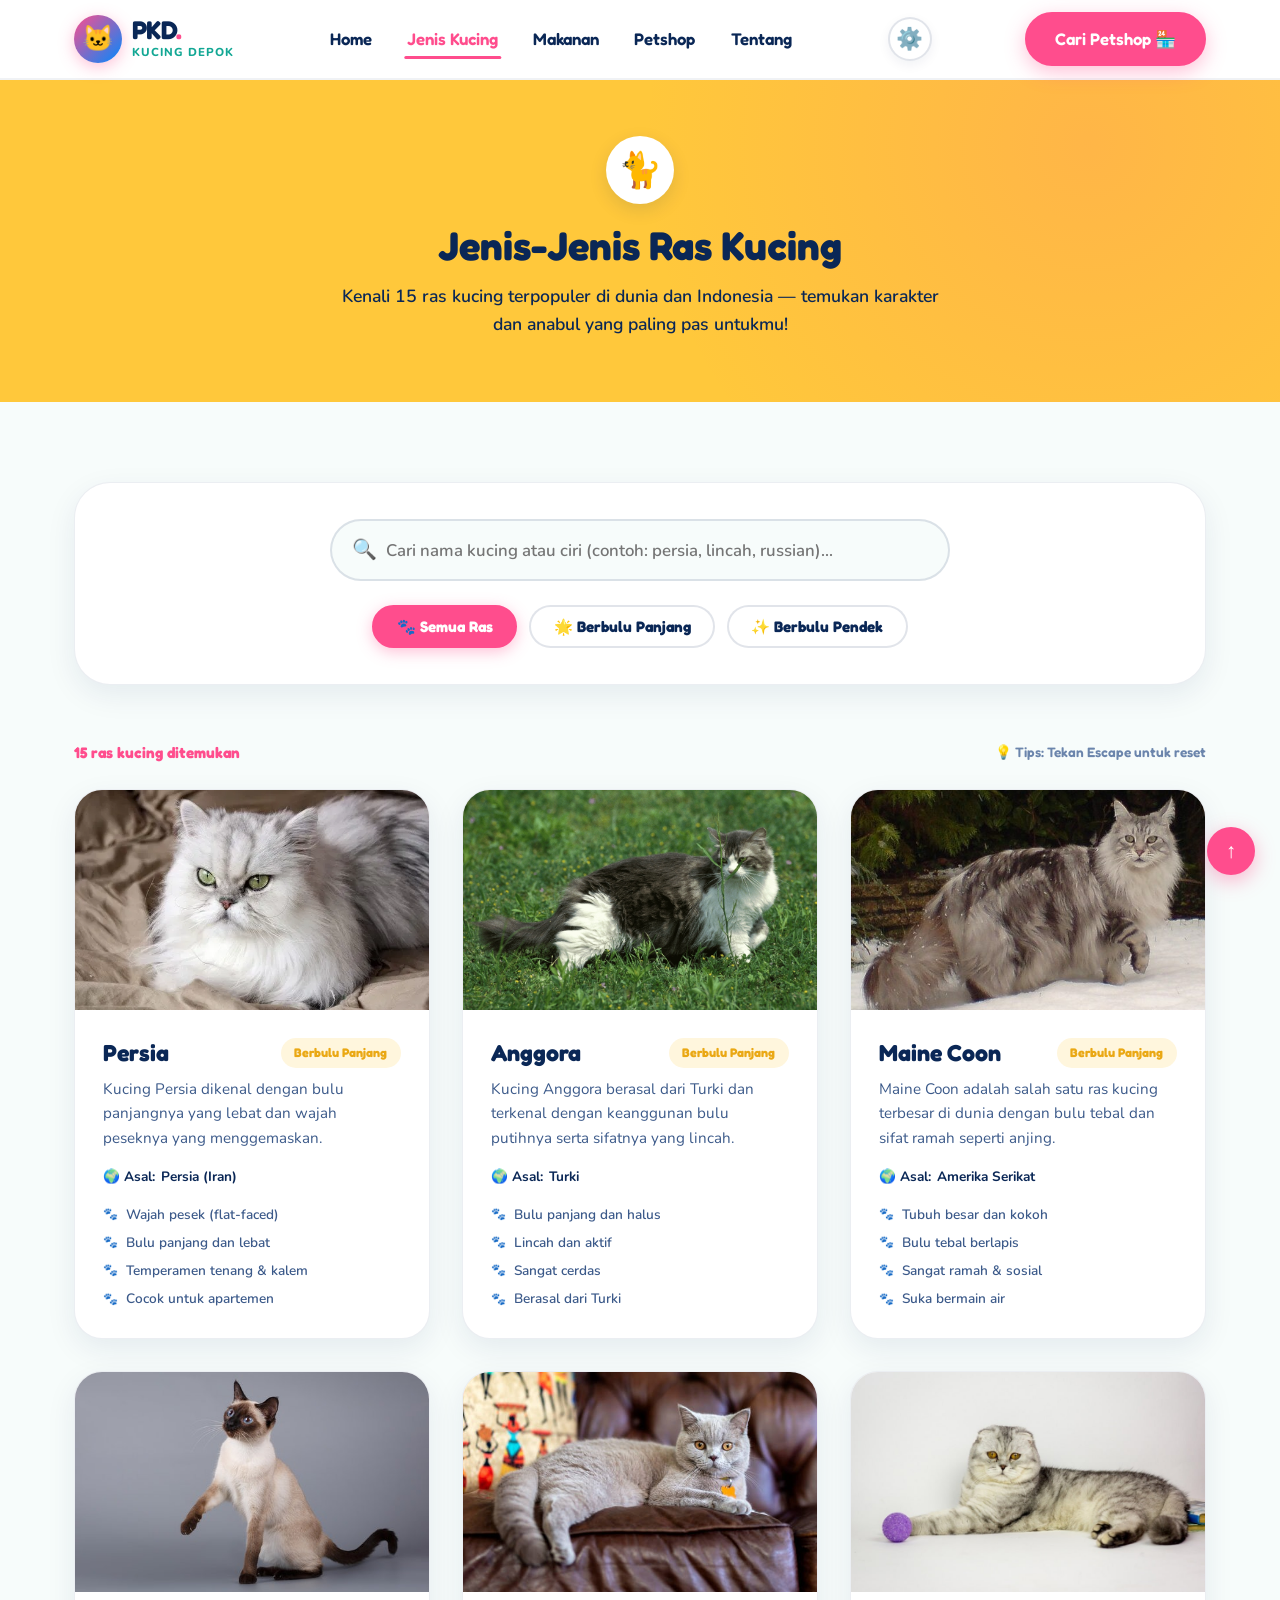
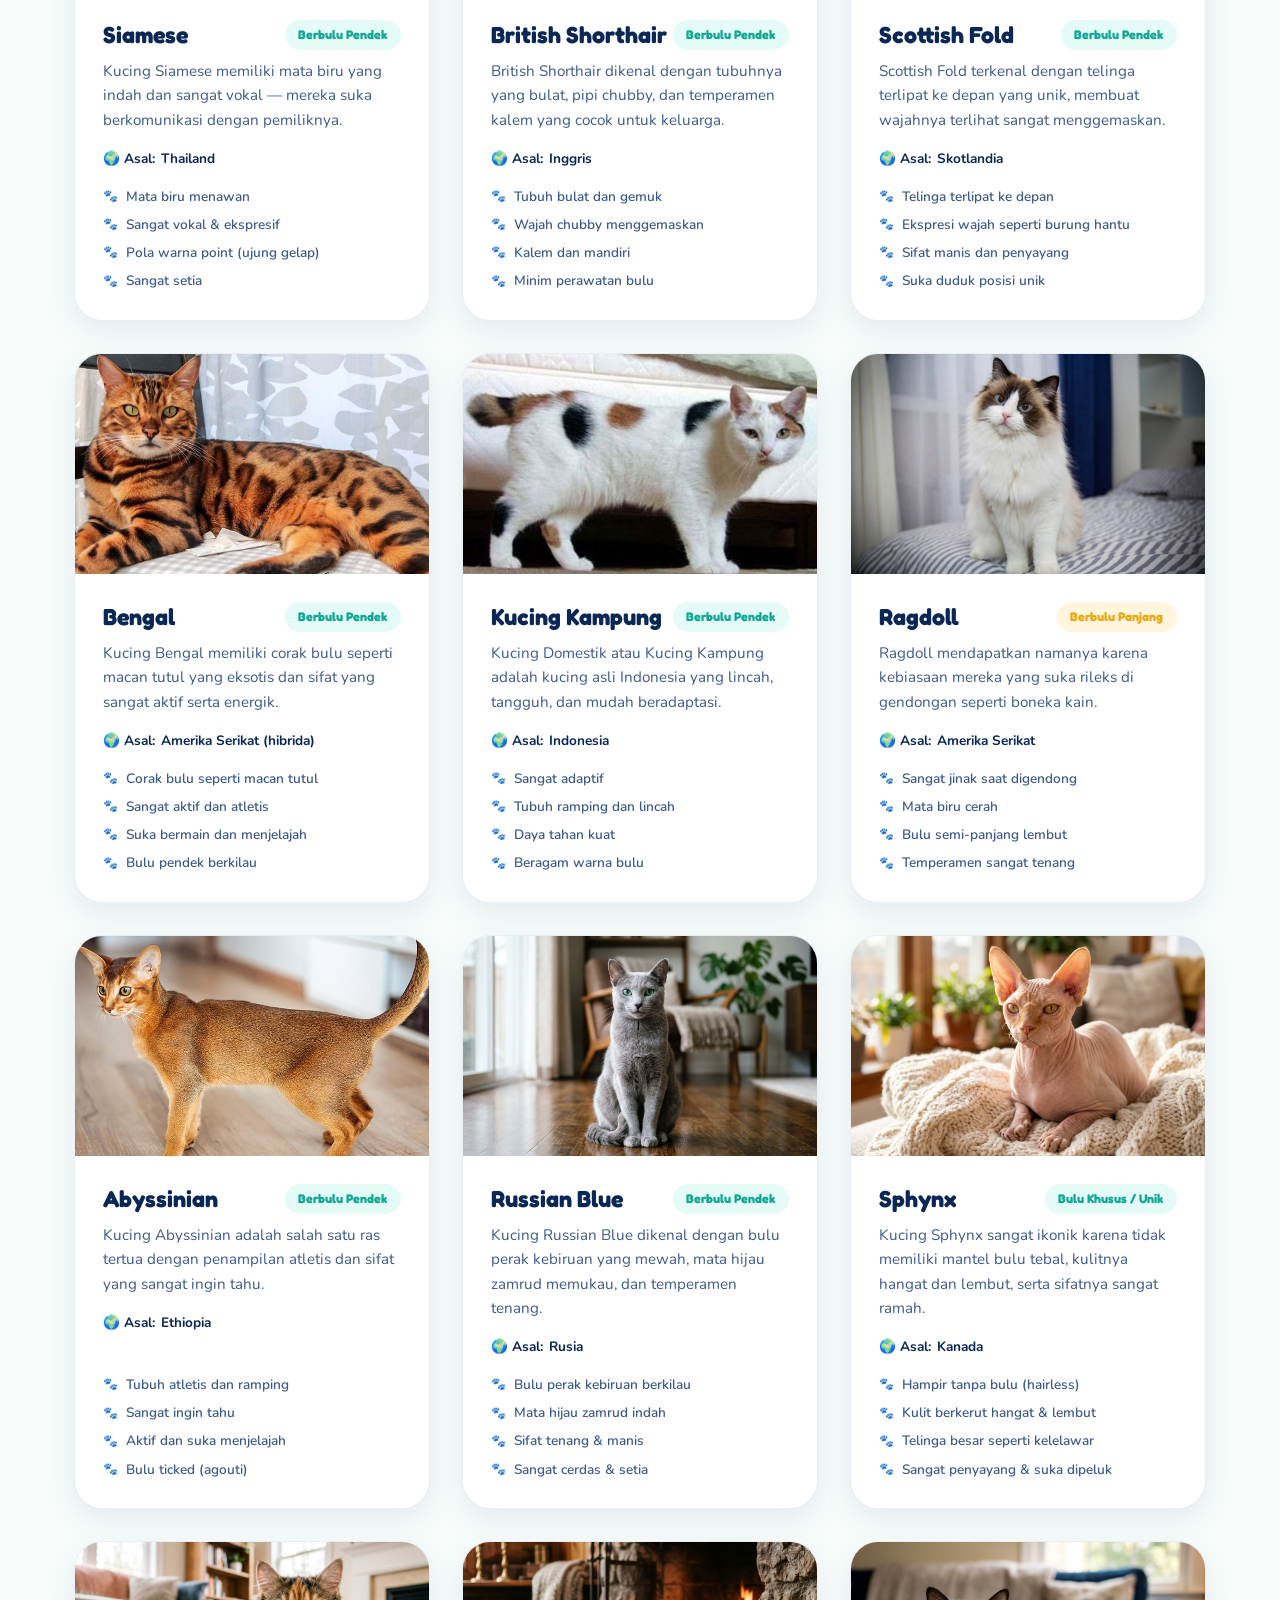
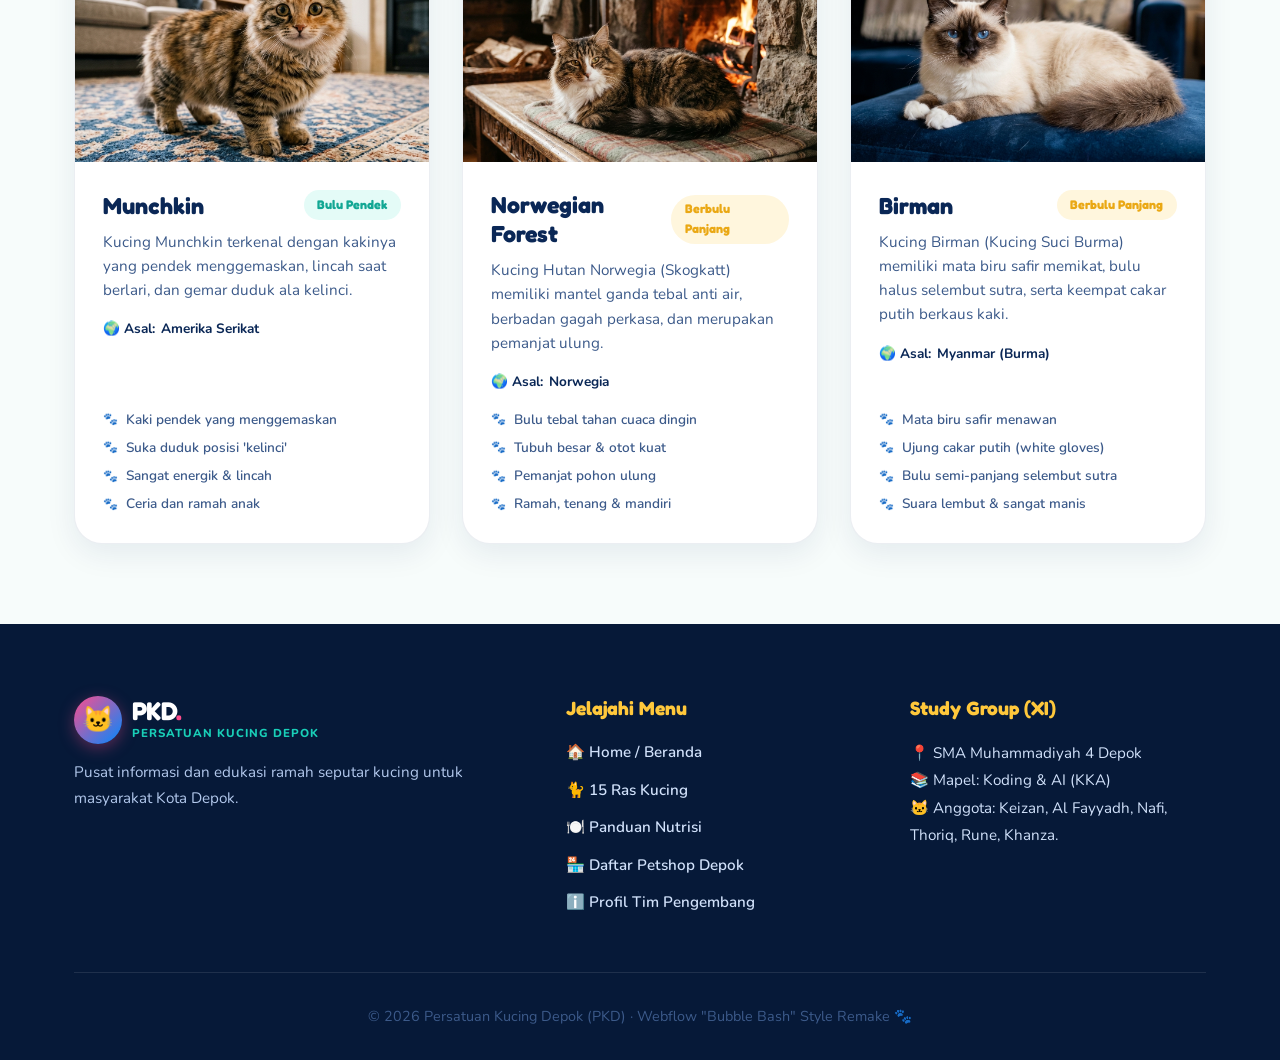
==== kucing.html @ 92f279d1 "Add files via upload" ====
<!DOCTYPE html>
<html lang="id">
<head>
  <meta charset="UTF-8" />
  <meta name="viewport" content="width=device-width, initial-scale=1.0" />
  <meta name="description" content="Katalog 10 Ras Kucing Populer di Indonesia — Cari dan filter kucing berbulu panjang atau pendek." />
  <title>Jenis-Jenis Kucing — Persatuan Kucing Depok (PKD)</title>

  <!-- Google Fonts: Fredoka & Nunito -->
  <link rel="preconnect" href="https://fonts.googleapis.com" />
  <link rel="preconnect" href="https://fonts.gstatic.com" crossorigin />
  <link href="https://fonts.googleapis.com/css2?family=Fredoka:wght@400;500;600;700&family=Nunito:wght@400;600;700;800;900&display=swap" rel="stylesheet" />

  <!-- Stylesheet -->
  <link rel="stylesheet" href="css/style.css" />
</head>
<body>

  <!-- ==================== HEADER ==================== -->
  <header class="header" role="banner">
    <div class="container">
      <div class="header-inner">

        <a href="index.html" class="logo" aria-label="PKD — Halaman Beranda">
          <div class="logo-bubble" aria-hidden="true">🐱</div>
          <div class="logo-text-group">
            <span class="logo-title">PKD<span>.</span></span>
            <span class="logo-sub">Kucing Depok</span>
          </div>
        </a>

        <button class="hamburger" aria-label="Buka menu navigasi" aria-expanded="false" aria-controls="nav-menu">
          <span class="hamburger-line"></span>
          <span class="hamburger-line"></span>
          <span class="hamburger-line"></span>
        </button>

        <nav aria-label="Navigasi utama">
          <ul class="nav-menu" id="nav-menu" role="list">
            <li><a href="index.html"   class="nav-link">Home</a></li>
            <li><a href="kucing.html"  class="nav-link active">Jenis Kucing</a></li>
            <li><a href="makanan.html" class="nav-link">Makanan</a></li>
            <li><a href="petshop.html" class="nav-link">Petshop</a></li>
            <li><a href="tentang.html" class="nav-link">Tentang</a></li>
          </ul>
        </nav>

        <a href="petshop.html" class="btn btn-pink header-cta">Cari Petshop 🏪</a>

      </div>
    </div>
  </header>

  <!-- ==================== MAIN ==================== -->
  <main id="main-content">

    <!-- PAGE HERO BANNER (BUBBLE BASH STYLE) -->
    <section class="page-hero-bubble" aria-labelledby="page-heading">
      <div class="container">
        <div class="page-hero-icon" aria-hidden="true">🐈</div>
        <h1 class="page-hero-title" id="page-heading">Jenis-Jenis Ras Kucing</h1>
        <p class="page-hero-desc">
          Kenali 10 ras kucing terpopuler di dunia dan Indonesia — temukan karakter dan anabul yang paling pas untukmu!
        </p>
      </div>
    </section>

    <!-- SEARCH & FILTER SECTION -->
    <section class="section">
      <div class="container">

        <!-- Search & Filter Card -->
        <div class="search-filter-wrapper">
          <div class="search-input-pill-wrap" role="search">
            <span class="search-pill-icon" aria-hidden="true">🔍</span>
            <input
              type="search"
              id="cat-search"
              class="search-input-pill"
              placeholder="Cari nama kucing atau ciri (contoh: persia, lincah)..."
              aria-label="Cari jenis kucing"
              autocomplete="off"
            />
          </div>

          <div class="filter-pills-row" role="group" aria-label="Filter jenis bulu">
            <button class="filter-btn active" data-filter="semua" aria-pressed="true">
              🐾 Semua Ras
            </button>
            <button class="filter-btn" data-filter="berbulu-panjang" aria-pressed="false">
              🌟 Berbulu Panjang
            </button>
            <button class="filter-btn" data-filter="berbulu-pendek" aria-pressed="false">
              ✨ Berbulu Pendek
            </button>
          </div>
        </div>

        <!-- Result Info -->
        <div class="result-info" role="status" aria-live="polite">
          <span id="result-count">10 kucing ditemukan</span>
          <span style="font-size: 0.85rem; color: var(--color-text-muted);">💡 Tips: Tekan Escape untuk reset</span>
        </div>

        <!-- Cat Cards Grid -->
        <div id="cat-grid" class="cat-grid" role="list" aria-label="Daftar jenis kucing">
          <!-- Dirender secara dinamis oleh js/kucing.js -->
        </div>

        <!-- Empty State -->
        <div id="empty-state" class="empty-state" role="alert" aria-live="assertive">
          <span class="empty-state-emoji" aria-hidden="true">😿</span>
          <h3>Kucing Tidak Ditemukan</h3>
          <p>Kucing dengan nama atau ciri tersebut belum tersedia di katalog kami.<br />Coba cari dengan kata kunci lain!</p>
          <button
            class="btn btn-pink btn-sm"
            onclick="document.getElementById('cat-search').value=''; document.getElementById('cat-search').dispatchEvent(new Event('input'));"
          >
            Reset Pencarian 🐾
          </button>
        </div>

      </div>
    </section>

  </main>

  <!-- ==================== FOOTER ==================== -->
  <footer class="footer" role="contentinfo">
    <div class="container">
      <div class="footer-grid">

        <div class="footer-brand">
          <div class="logo" style="margin-bottom: 1rem;">
            <div class="logo-bubble" aria-hidden="true">🐱</div>
            <div class="logo-text-group">
              <span class="logo-title" style="color: var(--color-white);">PKD<span>.</span></span>
              <span class="logo-sub" style="color: var(--color-teal);">Persatuan Kucing Depok</span>
            </div>
          </div>
          <p class="footer-text">
            Pusat informasi dan edukasi ramah seputar kucing untuk masyarakat Kota Depok.
          </p>
        </div>

        <div class="footer-col">
          <h4 class="footer-title">Jelajahi Menu</h4>
          <ul class="footer-links" role="list">
            <li><a href="index.html">🏠 Home / Beranda</a></li>
            <li><a href="kucing.html">🐈 15 Ras Kucing</a></li>
            <li><a href="makanan.html">🍽️ Panduan Nutrisi</a></li>
            <li><a href="petshop.html">🏪 Daftar Petshop Depok</a></li>
            <li><a href="tentang.html">ℹ️ Profil Tim Pengembang</a></li>
          </ul>
        </div>

        <div class="footer-col">
          <h4 class="footer-title">Study Group (XI)</h4>
          <p style="font-size: 0.95rem; color: #D1E1FA; line-height: 1.8;">
            📍 SMA Muhammadiyah 4 Depok<br />
            📚 Mapel: Koding & AI (KKA)<br />
            🐱 Anggota: Keizan, Al Fayyadh, Nafi, Thoriq, Rune, Khanza.
          </p>
        </div>

      </div>

      <div class="footer-bottom">
        <p>© 2026 Persatuan Kucing Depok (PKD) · Webflow "Bubble Bash" Style Remake 🐾</p>
      </div>
    </div>
  </footer>

  <button class="back-to-top" aria-label="Kembali ke atas">↑</button>

  <!-- Scripts -->
  <script src="js/data.js" defer></script>
  <script src="js/main.js" defer></script>
  <script src="js/kucing.js" defer></script>
  <script src="js/settings.js" defer></script>
</body>
</html>
---- css/style.css ----
/* ========================================================
   PERSATUAN KUCING DEPOK (PKD) — BUBBLE BASH WEBFLOW STYLE
   Playful, Vibrant, Rounded & Ultra-Modern Design
   ======================================================== */

@import url('https://fonts.googleapis.com/css2?family=Fredoka:wght@400;500;600;700&family=Nunito:wght@400;600;700;800;900&display=swap');

/* =============================================
   1. CSS CUSTOM PROPERTIES (DESIGN TOKENS)
   ============================================= */
:root {
  /* Webflow Bubble Bash Color Palette */
  --color-yellow: #FFC83B;
  --color-yellow-dark: #EAA814;
  --color-yellow-light: #FFF6DD;

  --color-navy: #0A2756;
  --color-navy-dark: #061938;
  --color-navy-card: #0D3370;
  --color-navy-light: #163E82;

  --color-pink: #FF4D8D;
  --color-pink-hover: #E83273;
  --color-pink-light: #FFEBF3;

  --color-teal: #19CFB8;
  --color-teal-dark: #12A794;
  --color-teal-light: #E4FBF7;

  --color-blue: #0088FF;
  --color-blue-dark: #006ED4;
  --color-blue-light: #E6F3FF;

  --color-white: #FFFFFF;
  --color-bg: #F7FCFB;
  --color-bg-alt: #F0F8FA;

  --color-text-primary: #0A2756;
  --color-text-secondary: #3C5A8A;
  --color-text-muted: #6B85AC;

  /* Typography */
  --font-heading: 'Fredoka', 'Quicksand', sans-serif;
  --font-body: 'Nunito', sans-serif;

  /* Border Radii */
  --radius-sm: 12px;
  --radius-md: 18px;
  --radius-lg: 28px;
  --radius-xl: 36px;
  --radius-pill: 9999px;

  /* Shadows */
  --shadow-sm: 0 4px 12px rgba(10, 39, 86, 0.06);
  --shadow-md: 0 8px 24px rgba(10, 39, 86, 0.10);
  --shadow-lg: 0 16px 40px rgba(10, 39, 86, 0.14);
  --shadow-hover: 0 16px 36px rgba(255, 77, 141, 0.28);
  --shadow-card: 0 10px 30px rgba(10, 39, 86, 0.08);

  /* Layout */
  --container-max: 1180px;
  --header-height: 80px;
  --transition-smooth: all 0.25s cubic-bezier(0.34, 1.56, 0.64, 1);
}

/* =============================================
   THEME OVERRIDES
   ============================================= */

/* 1. Dark Mode (Midnight Cat) */
[data-theme="dark"] {
  --color-bg: #090F1D;
  --color-bg-alt: #101B33;
  --color-white: #15223E;
  --color-navy: #FFFFFF;
  --color-navy-dark: #050914;
  --color-navy-card: #192A4C;
  --color-navy-light: #284478;
  --color-text-primary: #F8FAFC;
  --color-text-secondary: #CBD5E1;
  --color-text-muted: #8295B5;
  --color-yellow: #FFB703;
  --color-yellow-light: #2D230A;
  --color-pink-light: #3D1426;
  --color-teal-light: #0D2D2A;
  --color-blue-light: #0D274A;
  --shadow-card: 0 10px 30px rgba(0, 0, 0, 0.45);
  --shadow-md: 0 8px 24px rgba(0, 0, 0, 0.4);
}

[data-theme="dark"] .header {
  background-color: rgba(21, 34, 62, 0.95);
  border-bottom-color: rgba(255, 255, 255, 0.1);
}

[data-theme="dark"] .hero-bubble {
  background-color: #1A2849;
  background-image: 
    radial-gradient(circle at 10% 20%, rgba(255, 183, 3, 0.2) 0%, transparent 30%),
    radial-gradient(circle at 90% 80%, rgba(255, 77, 141, 0.25) 0%, transparent 35%);
}

[data-theme="dark"] .pill-badge {
  background-color: #15223E;
  color: #FFFFFF;
}

[data-theme="dark"] .hero-card-showcase {
  background: linear-gradient(145deg, #15223E, #1F3159);
  border-color: rgba(255, 255, 255, 0.15);
}

[data-theme="dark"] .page-hero-bubble {
  background-color: #18284A;
}

[data-theme="dark"] .feature-pill {
  background-color: #15223E;
  color: #FFFFFF;
  border-color: rgba(255, 255, 255, 0.1);
}

[data-theme="dark"] .search-input-pill {
  background-color: #101B33;
  border-color: rgba(255, 255, 255, 0.15);
  color: #FFFFFF;
}

[data-theme="dark"] .filter-btn {
  background-color: #15223E;
  color: #FFFFFF;
  border-color: rgba(255, 255, 255, 0.15);
}

/* 2. Pastel Theme (Cotton Candy) */
[data-theme="pastel"] {
  --color-yellow: #FFE382;
  --color-pink: #FF7597;
  --color-pink-hover: #F0567C;
  --color-pink-light: #FFF0F4;
  --color-teal: #7CE0D3;
  --color-teal-light: #EDFAF8;
  --color-blue: #8EC5FC;
  --color-blue-light: #F0F6FF;
  --color-white: #FFFFFF;
  --color-bg: #FFF8FA;
  --color-bg-alt: #FBF0F5;
  --color-navy: #3D3559;
  --color-navy-dark: #261F3F;
  --color-navy-card: #4E4370;
  --color-text-primary: #3D3559;
  --color-text-secondary: #6B628A;
  --color-text-muted: #9A92B6;
}

/* 3. Nature Fresh Theme (Green & Mint) */
[data-theme="nature"] {
  --color-yellow: #D8F3DC;
  --color-pink: #E76F51;
  --color-pink-hover: #D95D39;
  --color-pink-light: #FEF2EE;
  --color-teal: #2A9D8F;
  --color-teal-dark: #1E7066;
  --color-teal-light: #E8F7F5;
  --color-blue: #457B9D;
  --color-blue-light: #EBF2F7;
  --color-white: #FFFFFF;
  --color-bg: #F4FBF7;
  --color-bg-alt: #EAF4EE;
  --color-navy: #1B4332;
  --color-navy-dark: #081C15;
  --color-navy-card: #274874;
  --color-text-primary: #1B4332;
  --color-text-secondary: #2D6A4F;
  --color-text-muted: #52796F;
}

/* Font Size Modifiers */
[data-fontsize="large"] {
  font-size: 18px;
}

[data-fontsize="small"] {
  font-size: 15px;
}

/* Reduced Motion Override */
[data-motion="reduced"] * {
  animation: none !important;
  transition: none !important;
}

/* =============================================
   2. RESET & BASE
   ============================================= */
*,
*::before,
*::after {
  box-sizing: border-box;
  margin: 0;
  padding: 0;
}

html {
  scroll-behavior: smooth;
  font-size: 16px;
}

body {
  font-family: var(--font-body);
  background-color: var(--color-bg);
  color: var(--color-text-primary);
  line-height: 1.6;
  overflow-x: hidden;
  -webkit-font-smoothing: antialiased;
}

h1, h2, h3, h4, h5, h6 {
  font-family: var(--font-heading);
  font-weight: 700;
  color: var(--color-navy);
  line-height: 1.25;
}

p {
  color: var(--color-text-secondary);
}

a {
  text-decoration: none;
  color: inherit;
  transition: var(--transition-smooth);
}

img {
  max-width: 100%;
  height: auto;
  display: block;
}

ul {
  list-style: none;
}

.container {
  width: 100%;
  max-width: var(--container-max);
  margin-left: auto;
  margin-right: auto;
  padding-left: 1.5rem;
  padding-right: 1.5rem;
}

.text-center { text-align: center; }

/* =============================================
   3. BUTTONS (CHUNKY PILL STYLE)
   ============================================= */
.btn {
  display: inline-flex;
  align-items: center;
  justify-content: center;
  gap: 0.6rem;
  font-family: var(--font-heading);
  font-size: 1.05rem;
  font-weight: 600;
  padding: 0.75rem 1.75rem;
  border-radius: var(--radius-pill);
  border: 2px solid transparent;
  cursor: pointer;
  transition: var(--transition-smooth);
  box-shadow: var(--shadow-sm);
  text-decoration: none;
  white-space: nowrap;
}

.btn:hover {
  transform: translateY(-3px) scale(1.02);
}

.btn:active {
  transform: translateY(0) scale(0.98);
}

/* Pink Primary Button */
.btn-primary,
.btn-pink {
  background-color: var(--color-pink);
  color: var(--color-white);
  border-color: var(--color-pink);
  box-shadow: 0 6px 20px rgba(255, 77, 141, 0.35);
}

.btn-primary:hover,
.btn-pink:hover {
  background-color: var(--color-pink-hover);
  border-color: var(--color-pink-hover);
  color: var(--color-white);
  box-shadow: 0 10px 28px rgba(255, 77, 141, 0.45);
}

/* White Hero Pill with Navy Border */
.btn-white,
.btn-outline {
  background-color: var(--color-white);
  color: var(--color-navy);
  border: 2px solid var(--color-navy);
  box-shadow: 0 6px 20px rgba(10, 39, 86, 0.12);
}

.btn-white:hover,
.btn-outline:hover {
  background-color: var(--color-navy);
  color: var(--color-white);
  box-shadow: 0 10px 28px rgba(10, 39, 86, 0.25);
}

/* Teal Button */
.btn-teal {
  background-color: var(--color-teal);
  color: var(--color-navy);
  border-color: var(--color-teal);
}

.btn-teal:hover {
  background-color: var(--color-teal-dark);
  color: var(--color-white);
}

/* Small / Large modifiers */
.btn-sm {
  padding: 0.5rem 1.25rem;
  font-size: 0.9rem;
}

.btn-lg {
  padding: 0.95rem 2.2rem;
  font-size: 1.15rem;
}

/* =============================================
   4. HEADER & NAVBAR
   ============================================= */
.header {
  position: sticky;
  top: 0;
  z-index: 1000;
  background-color: rgba(255, 255, 255, 0.95);
  backdrop-filter: blur(12px);
  border-bottom: 2px solid rgba(10, 39, 86, 0.06);
  height: var(--header-height);
  display: flex;
  align-items: center;
  transition: var(--transition-smooth);
}

.header.scrolled {
  box-shadow: 0 8px 30px rgba(10, 39, 86, 0.08);
}

.header-inner {
  display: flex;
  align-items: center;
  justify-content: space-between;
}

/* Bubble Bash Logo */
.logo {
  display: flex;
  align-items: center;
  gap: 0.6rem;
  text-decoration: none;
}

.logo-bubble {
  background: linear-gradient(135deg, var(--color-pink), var(--color-blue));
  width: 48px;
  height: 48px;
  border-radius: var(--radius-pill);
  display: flex;
  align-items: center;
  justify-content: center;
  font-size: 1.6rem;
  box-shadow: 0 4px 16px rgba(255, 77, 141, 0.35);
  animation: floatBounce 3s ease-in-out infinite;
}

.logo-text-group {
  display: flex;
  flex-direction: column;
}

.logo-title {
  font-family: var(--font-heading);
  font-size: 1.6rem;
  font-weight: 700;
  color: var(--color-navy);
  line-height: 1;
  letter-spacing: -0.5px;
}

.logo-title span {
  color: var(--color-pink);
}

.logo-sub {
  font-size: 0.72rem;
  font-weight: 800;
  letter-spacing: 1px;
  color: var(--color-teal-dark);
  text-transform: uppercase;
}

/* Nav Menu */
.nav-menu {
  display: flex;
  align-items: center;
  gap: 1.8rem;
}

.nav-link {
  font-family: var(--font-heading);
  font-size: 1.05rem;
  font-weight: 600;
  color: var(--color-navy);
  position: relative;
  padding: 0.4rem 0.2rem;
  display: inline-flex;
  align-items: center;
  gap: 0.3rem;
}

.nav-link::after {
  content: '';
  position: absolute;
  bottom: 0;
  left: 50%;
  width: 0;
  height: 3px;
  background-color: var(--color-pink);
  border-radius: 9999px;
  transition: all 0.25s ease;
  transform: translateX(-50%);
}

.nav-link:hover {
  color: var(--color-pink);
}

.nav-link:hover::after,
.nav-link.active::after {
  width: 100%;
}

.nav-link.active {
  color: var(--color-pink);
}

/* Header Action Button (Book a party style) */
.header-cta {
  display: none;
}

@media (min-width: 900px) {
  .header-cta {
    display: inline-flex;
  }
}

/* Mobile Hamburger */
.hamburger {
  display: none;
  background: none;
  border: none;
  cursor: pointer;
  padding: 0.5rem;
  flex-direction: column;
  gap: 5px;
}

.hamburger-line {
  display: block;
  width: 26px;
  height: 3px;
  background-color: var(--color-navy);
  border-radius: 9999px;
  transition: var(--transition-smooth);
}

.hamburger[aria-expanded="true"] .hamburger-line:nth-child(1) {
  transform: translateY(8px) rotate(45deg);
}

.hamburger[aria-expanded="true"] .hamburger-line:nth-child(2) {
  opacity: 0;
}

.hamburger[aria-expanded="true"] .hamburger-line:nth-child(3) {
  transform: translateY(-8px) rotate(-45deg);
}

/* =============================================
   5. HERO SECTION (SUNNY YELLOW & BUBBLES)
   ============================================= */
.hero-bubble {
  background-color: var(--color-yellow);
  background-image: 
    radial-gradient(circle at 10% 20%, rgba(255, 255, 255, 0.4) 0%, transparent 20%),
    radial-gradient(circle at 90% 80%, rgba(255, 77, 141, 0.15) 0%, transparent 35%);
  padding: 4rem 0 5rem;
  position: relative;
  overflow: hidden;
}

/* Floating decorative bubbles in background */
.floating-circle {
  position: absolute;
  border-radius: 50%;
  background: rgba(255, 255, 255, 0.45);
  backdrop-filter: blur(4px);
  pointer-events: none;
  border: 2px solid rgba(255, 255, 255, 0.6);
  animation: floatBubble 6s ease-in-out infinite;
}

.circle-1 { width: 90px; height: 90px; top: 12%; right: 46%; animation-delay: 0s; }
.circle-2 { width: 45px; height: 45px; top: 35%; right: 48%; animation-delay: 1.5s; background: rgba(25, 207, 184, 0.35); }
.circle-3 { width: 70px; height: 70px; bottom: 10%; left: 8%; animation-delay: 2.5s; }
.circle-4 { width: 35px; height: 35px; top: 18%; left: 4%; animation-delay: 3s; background: rgba(255, 77, 141, 0.3); }

.hero-grid {
  display: grid;
  grid-template-columns: 1fr;
  gap: 3rem;
  align-items: center;
  position: relative;
  z-index: 2;
}

@media (min-width: 960px) {
  .hero-grid {
    grid-template-columns: 1.15fr 0.85fr;
  }
}

/* Pill badge at top of Hero ("NOW SERVING...") */
.pill-badge {
  display: inline-flex;
  align-items: center;
  gap: 0.6rem;
  background-color: var(--color-white);
  color: var(--color-navy);
  font-family: var(--font-heading);
  font-size: 0.85rem;
  font-weight: 700;
  text-transform: uppercase;
  letter-spacing: 0.8px;
  padding: 0.45rem 1.25rem;
  border-radius: var(--radius-pill);
  box-shadow: 0 4px 15px rgba(10, 39, 86, 0.08);
  margin-bottom: 1.25rem;
}

.pill-dot {
  width: 10px;
  height: 10px;
  background-color: var(--color-pink);
  border-radius: 50%;
  display: inline-block;
  animation: pulseDot 2s infinite;
}

.pill-dot.teal { background-color: var(--color-teal); }
.pill-dot.yellow { background-color: var(--color-yellow); }
.pill-dot.blue { background-color: var(--color-blue); }

.hero-title {
  font-size: 2.8rem;
  font-weight: 700;
  color: var(--color-navy);
  line-height: 1.15;
  margin-bottom: 1.25rem;
  letter-spacing: -0.5px;
}

.hero-title .brand-highlight {
  color: var(--color-blue);
  display: inline-block;
}

/* Pink Capsule Ribbon Subtitle */
.hero-ribbon-pill {
  display: inline-block;
  background-color: var(--color-pink);
  color: var(--color-white);
  font-family: var(--font-heading);
  font-size: 1.15rem;
  font-weight: 600;
  padding: 0.55rem 1.4rem;
  border-radius: var(--radius-pill);
  margin-bottom: 1.25rem;
  box-shadow: 0 4px 16px rgba(255, 77, 141, 0.35);
}

.hero-description {
  font-size: 1.125rem;
  color: var(--color-navy);
  font-weight: 600;
  margin-bottom: 2rem;
  line-height: 1.6;
  max-width: 580px;
}

.hero-actions {
  display: flex;
  flex-wrap: wrap;
  gap: 1rem;
}

/* Hero Right: Big Bubble Graphic Card */
.hero-card-showcase {
  background: linear-gradient(145deg, #FFFFFF, #FFF2D1);
  border-radius: var(--radius-xl);
  padding: 2rem;
  border: 4px solid var(--color-white);
  box-shadow: 0 20px 50px rgba(10, 39, 86, 0.15);
  text-align: center;
  position: relative;
  overflow: hidden;
}

.hero-cat-img-wrapper {
  width: 100%;
  height: 280px;
  border-radius: var(--radius-lg);
  overflow: hidden;
  position: relative;
  box-shadow: 0 10px 25px rgba(10, 39, 86, 0.15);
  margin-bottom: 1.5rem;
  border: 3px solid var(--color-white);
}

.hero-cat-img-wrapper img {
  width: 100%;
  height: 100%;
  object-fit: cover;
  transition: transform 0.5s ease;
}

.hero-card-showcase:hover .hero-cat-img-wrapper img {
  transform: scale(1.05);
}

/* Floating speech bubble / tag on showcase */
.hero-floating-tag {
  position: absolute;
  top: 15px;
  right: 15px;
  background: var(--color-white);
  color: var(--color-navy);
  font-family: var(--font-heading);
  font-weight: 700;
  font-size: 0.85rem;
  padding: 0.4rem 1rem;
  border-radius: var(--radius-pill);
  box-shadow: 0 4px 15px rgba(10, 39, 86, 0.15);
  display: flex;
  align-items: center;
  gap: 0.4rem;
}

.hero-card-title {
  font-size: 1.6rem;
  color: var(--color-navy);
  margin-bottom: 0.5rem;
}

.hero-card-caption {
  font-size: 0.95rem;
  color: var(--color-text-secondary);
  font-weight: 600;
}

/* =============================================
   6. MARQUEE TICKER (HOT PINK STRIP)
   ============================================= */
.marquee-wrapper {
  background-color: var(--color-pink);
  overflow: hidden;
  white-space: nowrap;
  padding: 0.85rem 0;
  position: relative;
  box-shadow: 0 4px 15px rgba(255, 77, 141, 0.25);
}

.marquee-content {
  display: inline-flex;
  align-items: center;
  animation: marqueeScroll 22s linear infinite;
}

.marquee-item {
  font-family: var(--font-heading);
  font-size: 1rem;
  font-weight: 700;
  color: var(--color-white);
  letter-spacing: 1.5px;
  text-transform: uppercase;
  margin-right: 2rem;
  display: inline-flex;
  align-items: center;
  gap: 1.5rem;
}

.marquee-item::after {
  content: '•';
  color: var(--color-yellow);
  font-size: 1.4rem;
}

/* =============================================
   7. SECTION COMMON STYLING
   ============================================= */
.section {
  padding: 5rem 0;
  position: relative;
}

.section-title-wrap {
  text-align: center;
  max-width: 680px;
  margin: 0 auto 3.5rem;
}

.section-pill-tag {
  display: inline-flex;
  align-items: center;
  gap: 0.4rem;
  background-color: var(--color-white);
  color: var(--color-navy);
  font-family: var(--font-heading);
  font-size: 0.85rem;
  font-weight: 700;
  text-transform: uppercase;
  letter-spacing: 1px;
  padding: 0.4rem 1.2rem;
  border-radius: var(--radius-pill);
  border: 1.5px solid rgba(10, 39, 86, 0.12);
  margin-bottom: 1rem;
}

.section-main-title {
  font-size: 2.4rem;
  font-weight: 700;
  color: var(--color-navy);
  line-height: 1.2;
  margin-bottom: 0.85rem;
}

.section-subtitle {
  font-size: 1.1rem;
  color: var(--color-text-secondary);
  font-weight: 600;
}

/* =============================================
   8. SECTION: "APA ITU PKD?" (NAVY SPLIT CARD)
   ============================================= */
.about-pkd-card {
  background-color: var(--color-navy);
  background-image: radial-gradient(circle at 90% 10%, rgba(25, 207, 184, 0.2) 0%, transparent 40%);
  border-radius: var(--radius-xl);
  padding: 3.5rem 3rem;
  color: var(--color-white);
  box-shadow: 0 20px 50px rgba(10, 39, 86, 0.25);
  margin-bottom: 4rem;
}

.about-pkd-grid {
  display: grid;
  grid-template-columns: 1fr;
  gap: 2.5rem;
  align-items: center;
}

@media (min-width: 900px) {
  .about-pkd-grid {
    grid-template-columns: 1.2fr 0.8fr;
  }
}

.about-pkd-title {
  font-size: 2.3rem;
  color: var(--color-white);
  margin-bottom: 1rem;
}

.about-pkd-title span {
  color: var(--color-teal);
}

.about-pkd-text {
  color: #D1E1FA;
  font-size: 1.05rem;
  line-height: 1.7;
  margin-bottom: 1.5rem;
}

.about-pkd-highlights {
  display: flex;
  flex-wrap: wrap;
  gap: 0.75rem;
}

.highlight-chip {
  background: rgba(255, 255, 255, 0.12);
  backdrop-filter: blur(8px);
  color: var(--color-white);
  padding: 0.5rem 1rem;
  border-radius: var(--radius-pill);
  font-family: var(--font-heading);
  font-size: 0.9rem;
  font-weight: 600;
  border: 1px solid rgba(255, 255, 255, 0.2);
}

.about-pkd-media {
  background: rgba(255, 255, 255, 0.08);
  border-radius: var(--radius-lg);
  padding: 1.5rem;
  border: 2px dashed rgba(25, 207, 184, 0.4);
  text-align: center;
}

.about-cat-preview {
  width: 100%;
  height: 240px;
  border-radius: var(--radius-md);
  object-fit: cover;
  box-shadow: 0 8px 20px rgba(0,0,0,0.25);
}

/* =============================================
   9. SECTION: 3 CHUNKY STEP CARDS (1, 2, 3)
   ============================================= */
.steps-grid {
  display: grid;
  grid-template-columns: 1fr;
  gap: 2rem;
  margin-bottom: 2.5rem;
}

@media (min-width: 768px) {
  .steps-grid {
    grid-template-columns: repeat(3, 1fr);
  }
}

.step-card {
  border-radius: var(--radius-lg);
  padding: 2.25rem 2rem;
  display: flex;
  flex-direction: column;
  transition: var(--transition-smooth);
  box-shadow: var(--shadow-card);
  position: relative;
  overflow: hidden;
}

.step-card:hover {
  transform: translateY(-8px);
  box-shadow: 0 20px 40px rgba(10, 39, 86, 0.18);
}

/* Step 1: Yellow */
.step-card-yellow {
  background-color: var(--color-yellow);
  color: var(--color-navy);
}

/* Step 2: Teal */
.step-card-teal {
  background-color: var(--color-teal);
  color: var(--color-navy);
}

/* Step 3: Pink */
.step-card-pink {
  background-color: var(--color-pink);
  color: var(--color-white);
}

.step-number-circle {
  width: 52px;
  height: 52px;
  background-color: var(--color-white);
  border-radius: 50%;
  display: flex;
  align-items: center;
  justify-content: center;
  font-family: var(--font-heading);
  font-size: 1.6rem;
  font-weight: 700;
  color: var(--color-navy);
  margin-bottom: 1.5rem;
  box-shadow: 0 4px 12px rgba(10, 39, 86, 0.12);
}

.step-card h3 {
  font-size: 1.5rem;
  margin-bottom: 0.85rem;
  line-height: 1.25;
}

.step-card-yellow h3,
.step-card-teal h3 {
  color: var(--color-navy);
}

.step-card-pink h3 {
  color: var(--color-white);
}

.step-card p {
  font-size: 0.98rem;
  font-weight: 600;
  line-height: 1.6;
  margin-bottom: 1.5rem;
  flex-grow: 1;
}

.step-card-yellow p,
.step-card-teal p {
  color: var(--color-navy);
  opacity: 0.9;
}

.step-card-pink p {
  color: var(--color-white);
  opacity: 0.95;
}

.step-card-btn {
  align-self: flex-start;
  background: var(--color-white);
  color: var(--color-navy);
  font-family: var(--font-heading);
  font-size: 0.9rem;
  font-weight: 700;
  padding: 0.55rem 1.25rem;
  border-radius: var(--radius-pill);
  box-shadow: 0 4px 10px rgba(10, 39, 86, 0.1);
}

.step-card-btn:hover {
  background: var(--color-navy);
  color: var(--color-white);
}

/* Step tags underneath (Screenshot 3 pill pills) */
.pill-badges-row {
  display: flex;
  flex-wrap: wrap;
  justify-content: center;
  gap: 0.85rem;
  margin-top: 1.5rem;
}

.feature-pill {
  background-color: var(--color-white);
  padding: 0.55rem 1.25rem;
  border-radius: var(--radius-pill);
  font-family: var(--font-heading);
  font-size: 0.9rem;
  font-weight: 700;
  color: var(--color-navy);
  display: inline-flex;
  align-items: center;
  gap: 0.6rem;
  box-shadow: 0 4px 12px rgba(10, 39, 86, 0.05);
  border: 1px solid rgba(10, 39, 86, 0.08);
}

/* =============================================
   10. SECTION: DARK NAVY 4-CARD SHOWCASE (SCREENSHOT 4)
   ============================================= */
.dark-navy-section {
  background-color: var(--color-navy);
  background-image: 
    radial-gradient(circle at 10% 20%, rgba(255, 200, 59, 0.12) 0%, transparent 40%),
    radial-gradient(circle at 90% 80%, rgba(0, 136, 255, 0.18) 0%, transparent 40%);
  padding: 5.5rem 0;
  color: var(--color-white);
}

.dark-navy-title {
  font-size: 2.6rem;
  color: var(--color-white);
  text-align: center;
  margin-bottom: 3.5rem;
}

.dark-navy-title span {
  color: var(--color-yellow);
}

.four-cards-grid {
  display: grid;
  grid-template-columns: 1fr;
  gap: 1.75rem;
}

@media (min-width: 640px) {
  .four-cards-grid {
    grid-template-columns: repeat(2, 1fr);
  }
}

@media (min-width: 1024px) {
  .four-cards-grid {
    grid-template-columns: repeat(4, 1fr);
  }
}

.chunky-feature-card {
  border-radius: var(--radius-lg);
  padding: 2.25rem 1.75rem;
  display: flex;
  flex-direction: column;
  transition: var(--transition-smooth);
  box-shadow: 0 12px 30px rgba(0, 0, 0, 0.2);
}

.chunky-feature-card:hover {
  transform: translateY(-8px);
}

.card-yellow { background-color: var(--color-yellow); color: var(--color-navy); }
.card-teal   { background-color: var(--color-teal);   color: var(--color-navy); }
.card-pink   { background-color: var(--color-pink);   color: var(--color-white); }
.card-blue   { background-color: var(--color-blue);   color: var(--color-white); }

.card-icon-badge {
  width: 56px;
  height: 56px;
  background-color: var(--color-white);
  border-radius: 50%;
  display: flex;
  align-items: center;
  justify-content: center;
  font-size: 1.75rem;
  margin-bottom: 1.5rem;
  box-shadow: 0 4px 12px rgba(10, 39, 86, 0.15);
}

.chunky-feature-card h3 {
  font-size: 1.35rem;
  margin-bottom: 0.75rem;
  line-height: 1.25;
}

.card-yellow h3,
.card-teal h3 {
  color: var(--color-navy);
}

.card-pink h3,
.card-blue h3 {
  color: var(--color-white);
}

.chunky-feature-card p {
  font-size: 0.95rem;
  font-weight: 600;
  line-height: 1.6;
}

.card-yellow p,
.card-teal p {
  color: var(--color-navy);
  opacity: 0.9;
}

.card-pink p,
.card-blue p {
  color: var(--color-white);
  opacity: 0.95;
}

/* =============================================
   11. KATALOG PREVIEW / KUCING PILIHAN (SCREENSHOT 5)
   ============================================= */
.preview-cards-grid {
  display: grid;
  grid-template-columns: 1fr;
  gap: 2rem;
}

@media (min-width: 768px) {
  .preview-cards-grid {
    grid-template-columns: repeat(3, 1fr);
  }
}

.catalog-card {
  background-color: var(--color-white);
  border-radius: var(--radius-lg);
  padding: 2.25rem 1.85rem;
  display: flex;
  flex-direction: column;
  position: relative;
  border: 1px solid rgba(10, 39, 86, 0.08);
  box-shadow: var(--shadow-card);
  transition: var(--transition-smooth);
}

.catalog-card:hover {
  transform: translateY(-8px);
  box-shadow: 0 20px 45px rgba(10, 39, 86, 0.12);
}

/* Top curved colored border on card */
.catalog-card::before {
  content: '';
  position: absolute;
  top: 0;
  left: 0;
  right: 0;
  height: 8px;
  border-top-left-radius: var(--radius-lg);
  border-top-right-radius: var(--radius-lg);
}

.catalog-card.arch-teal::before   { background-color: var(--color-teal); }
.catalog-card.arch-blue::before   { background-color: var(--color-blue); }
.catalog-card.arch-yellow::before { background-color: var(--color-yellow); }

/* Floating "PALING POPULER" badge */
.badge-popular {
  position: absolute;
  top: -14px;
  right: 24px;
  background-color: var(--color-pink);
  color: var(--color-white);
  font-family: var(--font-heading);
  font-size: 0.75rem;
  font-weight: 700;
  letter-spacing: 0.5px;
  text-transform: uppercase;
  padding: 0.35rem 1rem;
  border-radius: var(--radius-pill);
  box-shadow: 0 4px 12px rgba(255, 77, 141, 0.4);
}

.catalog-card-icon {
  width: 64px;
  height: 64px;
  border-radius: 50%;
  display: flex;
  align-items: center;
  justify-content: center;
  font-size: 2rem;
  margin-bottom: 1.25rem;
}

.catalog-card-icon.teal-bg   { background-color: var(--color-teal-light); }
.catalog-card-icon.blue-bg   { background-color: var(--color-blue-light); }
.catalog-card-icon.yellow-bg { background-color: var(--color-yellow-light); }

.catalog-card-img {
  width: 100%;
  height: 180px;
  border-radius: var(--radius-md);
  object-fit: cover;
  margin-bottom: 1.25rem;
  box-shadow: 0 4px 15px rgba(10, 39, 86, 0.08);
}

.catalog-card h3 {
  font-size: 1.5rem;
  margin-bottom: 0.4rem;
}

.catalog-badge-pill {
  display: inline-block;
  align-self: flex-start;
  font-family: var(--font-heading);
  font-size: 0.85rem;
  font-weight: 700;
  margin-bottom: 0.85rem;
  padding: 0.25rem 0.75rem;
  border-radius: var(--radius-pill);
}

.badge-teal   { background: var(--color-teal-light);   color: var(--color-teal-dark); }
.badge-blue   { background: var(--color-blue-light);   color: var(--color-blue); }
.badge-yellow { background: var(--color-yellow-light); color: var(--color-yellow-dark); }

.catalog-card p {
  font-size: 0.95rem;
  line-height: 1.6;
  margin-bottom: 1.5rem;
  flex-grow: 1;
}

.catalog-card .btn {
  width: 100%;
}

/* =============================================
   12. SEARCH BAR & FILTERS (PAGES KUCING & PETSHOP)
   ============================================= */
.search-filter-wrapper {
  background-color: var(--color-white);
  padding: 2.25rem 2rem;
  border-radius: var(--radius-xl);
  box-shadow: var(--shadow-card);
  border: 1px solid rgba(10, 39, 86, 0.08);
  margin-bottom: 3.5rem;
}

.search-input-pill-wrap {
  position: relative;
  max-width: 620px;
  margin: 0 auto 1.5rem;
}

.search-input-pill {
  width: 100%;
  padding: 1.1rem 1.5rem 1.1rem 3.4rem;
  font-family: var(--font-body);
  font-size: 1.05rem;
  font-weight: 600;
  color: var(--color-navy);
  background-color: var(--color-bg);
  border: 2px solid rgba(10, 39, 86, 0.12);
  border-radius: var(--radius-pill);
  outline: none;
  transition: var(--transition-smooth);
}

.search-input-pill:focus {
  border-color: var(--color-pink);
  background-color: var(--color-white);
  box-shadow: 0 0 0 4px rgba(255, 77, 141, 0.18);
}

.search-pill-icon {
  position: absolute;
  left: 1.35rem;
  top: 50%;
  transform: translateY(-50%);
  font-size: 1.25rem;
  pointer-events: none;
}

.filter-pills-row {
  display: flex;
  flex-wrap: wrap;
  justify-content: center;
  gap: 0.75rem;
}

.filter-btn {
  font-family: var(--font-heading);
  font-size: 0.95rem;
  font-weight: 700;
  padding: 0.6rem 1.4rem;
  border-radius: var(--radius-pill);
  border: 2px solid rgba(10, 39, 86, 0.12);
  background-color: var(--color-white);
  color: var(--color-navy);
  cursor: pointer;
  transition: var(--transition-smooth);
}

.filter-btn:hover {
  border-color: var(--color-pink);
  color: var(--color-pink);
}

.filter-btn.active {
  background-color: var(--color-pink);
  border-color: var(--color-pink);
  color: var(--color-white);
  box-shadow: 0 4px 15px rgba(255, 77, 141, 0.35);
}

/* =============================================
   13. KUCING CARDS GRID & CARDS
   ============================================= */
.cat-grid {
  display: grid;
  grid-template-columns: 1fr;
  gap: 2rem;
}

@media (min-width: 640px) {
  .cat-grid {
    grid-template-columns: repeat(2, 1fr);
  }
}

@media (min-width: 1024px) {
  .cat-grid {
    grid-template-columns: repeat(3, 1fr);
  }
}

.cat-card {
  background-color: var(--color-white);
  border-radius: var(--radius-lg);
  overflow: hidden;
  box-shadow: var(--shadow-card);
  border: 1px solid rgba(10, 39, 86, 0.08);
  transition: var(--transition-smooth);
  display: flex;
  flex-direction: column;
}

.cat-card:hover {
  transform: translateY(-8px);
  box-shadow: 0 20px 40px rgba(10, 39, 86, 0.14);
}

.cat-image-container {
  height: 220px;
  position: relative;
  overflow: hidden;
  background-color: var(--color-bg);
}

.cat-photo {
  width: 100%;
  height: 100%;
  object-fit: cover;
  transition: transform 0.4s ease;
}

.cat-card:hover .cat-photo {
  transform: scale(1.06);
}

.cat-card-body {
  padding: 1.75rem;
  display: flex;
  flex-direction: column;
  flex-grow: 1;
}

.cat-header {
  display: flex;
  align-items: center;
  justify-content: space-between;
  margin-bottom: 0.6rem;
}

.cat-name {
  font-size: 1.45rem;
  color: var(--color-navy);
}

.cat-type-badge {
  font-family: var(--font-heading);
  font-size: 0.78rem;
  font-weight: 700;
  padding: 0.3rem 0.85rem;
  border-radius: var(--radius-pill);
}

.cat-type-badge.berbulu-panjang {
  background-color: var(--color-yellow-light);
  color: var(--color-yellow-dark);
}

.cat-type-badge.berbulu-pendek {
  background-color: var(--color-teal-light);
  color: var(--color-teal-dark);
}

.cat-description {
  font-size: 0.95rem;
  line-height: 1.6;
  margin-bottom: 1rem;
}

.cat-origin {
  display: flex;
  align-items: center;
  gap: 0.4rem;
  font-size: 0.85rem;
  font-weight: 700;
  color: var(--color-navy);
  margin-bottom: 1rem;
}

.cat-characteristics {
  padding-left: 0;
  display: flex;
  flex-direction: column;
  gap: 0.4rem;
  margin-top: auto;
}

.cat-characteristics li {
  font-size: 0.85rem;
  font-weight: 600;
  color: var(--color-text-secondary);
  display: flex;
  align-items: center;
  gap: 0.5rem;
}

.cat-characteristics li::before {
  content: '🐾';
  font-size: 0.75rem;
}

/* =============================================
   14. PETSHOP CARDS (WEBFLOW BUBBLE BASH)
   ============================================= */
.petshop-card {
  background-color: var(--color-white);
  border-radius: var(--radius-lg);
  padding: 2.25rem 2rem;
  border: 1px solid rgba(10, 39, 86, 0.08);
  box-shadow: var(--shadow-card);
  transition: var(--transition-smooth);
  display: flex;
  flex-direction: column;
  position: relative;
  overflow: hidden;
}

.petshop-card::before {
  content: '';
  position: absolute;
  top: 0;
  left: 0;
  right: 0;
  height: 6px;
  background: linear-gradient(90deg, var(--color-teal), var(--color-blue));
}

.petshop-card:hover {
  transform: translateY(-8px);
  box-shadow: 0 20px 40px rgba(10, 39, 86, 0.14);
}

.petshop-header {
  display: flex;
  align-items: center;
  gap: 1rem;
  margin-bottom: 1.25rem;
}

.petshop-emoji-wrapper {
  width: 56px;
  height: 56px;
  border-radius: 50%;
  background-color: var(--color-yellow-light);
  display: flex;
  align-items: center;
  justify-content: center;
  font-size: 1.8rem;
  flex-shrink: 0;
  box-shadow: 0 4px 12px rgba(10, 39, 86, 0.08);
}

.petshop-title-info {
  display: flex;
  flex-direction: column;
  gap: 0.25rem;
}

.petshop-name {
  font-size: 1.35rem;
  color: var(--color-navy);
}

.petshop-area-badge {
  display: inline-block;
  align-self: flex-start;
  background-color: var(--color-teal-light);
  color: var(--color-teal-dark);
  font-family: var(--font-heading);
  font-size: 0.8rem;
  font-weight: 700;
  padding: 0.2rem 0.8rem;
  border-radius: var(--radius-pill);
}

.petshop-body {
  display: flex;
  flex-direction: column;
  gap: 0.7rem;
  margin-bottom: 1.5rem;
  flex-grow: 1;
}

.petshop-info-row {
  display: flex;
  align-items: flex-start;
  gap: 0.6rem;
  font-size: 0.92rem;
  color: var(--color-text-secondary);
  font-weight: 600;
}

.info-icon {
  font-size: 1rem;
  flex-shrink: 0;
}

.petshop-services {
  margin-top: 0.5rem;
}

.services-label {
  font-family: var(--font-heading);
  font-size: 0.85rem;
  font-weight: 700;
  color: var(--color-navy);
  margin-bottom: 0.4rem;
}

.services-list {
  display: flex;
  flex-wrap: wrap;
  gap: 0.4rem;
}

.service-tag {
  background-color: var(--color-bg);
  padding: 0.25rem 0.75rem;
  border-radius: var(--radius-pill);
  font-size: 0.78rem;
  font-weight: 700;
  color: var(--color-text-secondary);
  border: 1px solid rgba(10, 39, 86, 0.06);
}

.petshop-footer {
  margin-top: auto;
}

.maps-btn {
  width: 100%;
}

/* =============================================
   15. MAKANAN PAGE CARDS
   ============================================= */
.food-compare-grid {
  display: grid;
  grid-template-columns: 1fr;
  gap: 2rem;
  margin-bottom: 4rem;
}

@media (min-width: 768px) {
  .food-compare-grid {
    grid-template-columns: 1fr 1fr;
  }
}

.food-card {
  border-radius: var(--radius-xl);
  padding: 2.5rem;
  box-shadow: var(--shadow-card);
}

.food-card.dry-food {
  background-color: var(--color-yellow);
  color: var(--color-navy);
}

.food-card.wet-food {
  background-color: var(--color-teal);
  color: var(--color-navy);
}

.food-card h3 {
  font-size: 1.85rem;
  margin-bottom: 0.85rem;
  color: var(--color-navy);
}

.food-card p {
  color: var(--color-navy);
  font-size: 1.05rem;
  font-weight: 600;
  margin-bottom: 1.5rem;
}

.food-checklist {
  display: flex;
  flex-direction: column;
  gap: 0.6rem;
}

.food-checklist li {
  display: flex;
  align-items: center;
  gap: 0.6rem;
  font-weight: 700;
  font-size: 0.95rem;
}

/* Important Health Disclaimer Box */
.disclaimer-box {
  background-color: var(--color-pink-light);
  border: 2px solid var(--color-pink);
  border-radius: var(--radius-lg);
  padding: 1.75rem 2rem;
  display: flex;
  align-items: center;
  gap: 1.25rem;
  margin-top: 3rem;
}

.disclaimer-icon {
  font-size: 2.2rem;
  flex-shrink: 0;
}

.disclaimer-box p {
  color: var(--color-navy);
  font-weight: 700;
  font-size: 0.95rem;
}

/* =============================================
   16. TENTANG PAGE & TEAM CARDS
   ============================================= */
.team-grid {
  display: grid;
  grid-template-columns: 1fr;
  gap: 1.75rem;
}

@media (min-width: 640px) {
  .team-grid {
    grid-template-columns: repeat(2, 1fr);
  }
}

@media (min-width: 1024px) {
  .team-grid {
    grid-template-columns: repeat(3, 1fr);
  }
}

.team-bubble-card {
  background-color: var(--color-white);
  border-radius: var(--radius-lg);
  padding: 2.25rem 1.75rem;
  text-align: center;
  border: 1px solid rgba(10, 39, 86, 0.08);
  box-shadow: var(--shadow-card);
  transition: var(--transition-smooth);
}

.team-bubble-card:hover {
  transform: translateY(-8px);
  box-shadow: 0 16px 36px rgba(10, 39, 86, 0.12);
}

.team-avatar-bubble {
  width: 76px;
  height: 76px;
  margin: 0 auto 1.25rem;
  border-radius: 50%;
  display: flex;
  align-items: center;
  justify-content: center;
  font-size: 2.4rem;
  box-shadow: 0 6px 16px rgba(10, 39, 86, 0.1);
}

.team-name {
  font-size: 1.35rem;
  color: var(--color-navy);
  margin-bottom: 0.3rem;
}

.team-role {
  font-family: var(--font-heading);
  font-size: 0.85rem;
  font-weight: 700;
  color: var(--color-pink);
  margin-bottom: 0.85rem;
}

.team-desc {
  font-size: 0.9rem;
  line-height: 1.6;
}

/* =============================================
   17. FOOTER
   ============================================= */
.footer {
  background-color: var(--color-navy-dark);
  color: var(--color-white);
  padding: 4.5rem 0 2rem;
  position: relative;
  overflow: hidden;
}

.footer-grid {
  display: grid;
  grid-template-columns: 1fr;
  gap: 3rem;
  margin-bottom: 3.5rem;
}

@media (min-width: 768px) {
  .footer-grid {
    grid-template-columns: 1.5fr 1fr 1fr;
  }
}

.footer-brand .logo-title {
  color: var(--color-white);
}

.footer-text {
  color: #B2C8EC;
  font-size: 0.95rem;
  line-height: 1.7;
  margin-top: 1rem;
  max-width: 400px;
}

.footer-title {
  font-size: 1.2rem;
  color: var(--color-yellow);
  margin-bottom: 1.25rem;
}

.footer-links {
  display: flex;
  flex-direction: column;
  gap: 0.75rem;
}

.footer-links a {
  color: #D1E1FA;
  font-weight: 600;
  font-size: 0.95rem;
  display: inline-flex;
  align-items: center;
  gap: 0.5rem;
}

.footer-links a:hover {
  color: var(--color-pink);
  transform: translateX(4px);
}

.footer-bottom {
  border-top: 1px solid rgba(255, 255, 255, 0.1);
  padding-top: 2rem;
  text-align: center;
  font-size: 0.9rem;
  color: #8CAAD8;
}

/* =============================================
   18. ANIMATIONS & KEYFRAMES
   ============================================= */
@keyframes marqueeScroll {
  0% { transform: translateX(0); }
  100% { transform: translateX(-50%); }
}

@keyframes floatBounce {
  0%, 100% { transform: translateY(0); }
  50% { transform: translateY(-8px); }
}

@keyframes floatBubble {
  0%, 100% { transform: translateY(0) scale(1); }
  50% { transform: translateY(-15px) scale(1.05); }
}

@keyframes pulseDot {
  0%, 100% { opacity: 1; transform: scale(1); }
  50% { opacity: 0.5; transform: scale(0.85); }
}

/* =============================================
   19. RESPONSIVE NAVIGATION (MOBILE)
   ============================================= */
@media (max-width: 899px) {
  .hamburger {
    display: flex;
  }

  .nav-menu {
    position: fixed;
    top: var(--header-height);
    left: 0;
    right: 0;
    background-color: var(--color-white);
    flex-direction: column;
    padding: 2rem;
    gap: 1.25rem;
    box-shadow: 0 20px 40px rgba(10, 39, 86, 0.15);
    transform: translateY(-120%);
    opacity: 0;
    pointer-events: none;
    transition: var(--transition-smooth);
    border-bottom: 3px solid var(--color-pink);
  }

  .nav-menu.open {
    transform: translateY(0);
    opacity: 1;
    pointer-events: auto;
  }
}

/* =============================================
   20. PAGE HERO BANNER (SUBPAGES)
   ============================================= */
.page-hero-bubble {
  background-color: var(--color-yellow);
  background-image: radial-gradient(circle at 85% 20%, rgba(255, 77, 141, 0.15) 0%, transparent 40%);
  padding: 3.5rem 0 4rem;
  text-align: center;
  position: relative;
  overflow: hidden;
}

.page-hero-icon {
  width: 68px;
  height: 68px;
  background-color: var(--color-white);
  border-radius: 50%;
  display: inline-flex;
  align-items: center;
  justify-content: center;
  font-size: 2.2rem;
  margin-bottom: 1rem;
  box-shadow: 0 6px 18px rgba(10, 39, 86, 0.12);
  animation: floatBounce 3s ease-in-out infinite;
}

.page-hero-title {
  font-size: 2.5rem;
  color: var(--color-navy);
  margin-bottom: 0.75rem;
}

.page-hero-desc {
  font-size: 1.1rem;
  color: var(--color-navy);
  font-weight: 600;
  max-width: 600px;
  margin: 0 auto;
}

/* Empty State Bubble Style */
.empty-state {
  display: none;
  flex-direction: column;
  align-items: center;
  justify-content: center;
  text-align: center;
  padding: 4rem 2rem;
  background-color: var(--color-white);
  border-radius: var(--radius-xl);
  box-shadow: var(--shadow-card);
  border: 2px dashed rgba(10, 39, 86, 0.15);
  margin: 2rem 0;
}

.empty-state-emoji {
  font-size: 3.5rem;
  margin-bottom: 1rem;
}

.empty-state h3 {
  font-size: 1.6rem;
  color: var(--color-navy);
  margin-bottom: 0.5rem;
}

.empty-state p {
  font-size: 1rem;
  color: var(--color-text-secondary);
  margin-bottom: 1.5rem;
}

.result-info {
  display: flex;
  align-items: center;
  justify-content: space-between;
  margin-bottom: 1.5rem;
  font-family: var(--font-heading);
  font-size: 0.95rem;
  font-weight: 600;
  color: var(--color-text-secondary);
}

#result-count {
  color: var(--color-pink);
  font-weight: 700;
}

/* Back to top floating pill */
.back-to-top {
  position: fixed;
  bottom: 25px;
  right: 25px;
  width: 48px;
  height: 48px;
  background-color: var(--color-pink);
  color: var(--color-white);
  border: none;
  border-radius: 50%;
  display: flex;
  align-items: center;
  justify-content: center;
  font-size: 1.3rem;
  cursor: pointer;
  box-shadow: 0 6px 20px rgba(255, 77, 141, 0.4);
  transition: var(--transition-smooth);
  z-index: 99;
}

.back-to-top:hover {
  transform: translateY(-4px) scale(1.08);
  background-color: var(--color-pink-hover);
}

/* =============================================
   21. SETTINGS BUTTON & MODAL (MENU PENGATURAN)
   ============================================= */
.header-actions-group {
  display: flex;
  align-items: center;
  gap: 0.75rem;
}

.btn-settings-toggle {
  background: var(--color-white);
  border: 2px solid rgba(10, 39, 86, 0.12);
  width: 44px;
  height: 44px;
  border-radius: 50%;
  display: flex;
  align-items: center;
  justify-content: center;
  font-size: 1.35rem;
  cursor: pointer;
  box-shadow: var(--shadow-sm);
  transition: var(--transition-smooth);
}

.btn-settings-toggle:hover {
  transform: rotate(45deg) scale(1.08);
  border-color: var(--color-pink);
  background: var(--color-pink-light);
}

/* Modal Backdrop */
.settings-modal-backdrop {
  position: fixed;
  top: 0;
  left: 0;
  width: 100vw;
  height: 100vh;
  background-color: rgba(10, 39, 86, 0.6);
  backdrop-filter: blur(6px);
  z-index: 9999;
  display: flex;
  align-items: center;
  justify-content: center;
  padding: 1.5rem;
  opacity: 0;
  pointer-events: none;
  transition: opacity 0.25s ease;
}

.settings-modal-backdrop.open {
  opacity: 1;
  pointer-events: auto;
}

/* Modal Card */
.settings-modal-card {
  background-color: var(--color-white);
  border-radius: var(--radius-xl);
  width: 100%;
  max-width: 580px;
  max-height: 90vh;
  overflow-y: auto;
  padding: 2.25rem 2rem;
  box-shadow: 0 25px 60px rgba(0, 0, 0, 0.35);
  border: 3px solid var(--color-pink);
  transform: scale(0.9) translateY(20px);
  transition: var(--transition-smooth);
  position: relative;
}

.settings-modal-backdrop.open .settings-modal-card {
  transform: scale(1) translateY(0);
}

/* Modal Header */
.settings-modal-header {
  display: flex;
  align-items: center;
  justify-content: space-between;
  margin-bottom: 1.85rem;
  padding-bottom: 1rem;
  border-bottom: 2px dashed rgba(10, 39, 86, 0.1);
}

.settings-modal-title {
  font-size: 1.6rem;
  display: flex;
  align-items: center;
  gap: 0.6rem;
  color: var(--color-navy);
}

.settings-close-btn {
  background: var(--color-bg);
  border: none;
  width: 38px;
  height: 38px;
  border-radius: 50%;
  display: flex;
  align-items: center;
  justify-content: center;
  font-size: 1.25rem;
  font-weight: 700;
  color: var(--color-navy);
  cursor: pointer;
  transition: var(--transition-smooth);
}

.settings-close-btn:hover {
  background-color: var(--color-pink);
  color: var(--color-white);
  transform: rotate(90deg);
}

/* Settings Sections */
.settings-section-box {
  background-color: var(--color-bg);
  border-radius: var(--radius-lg);
  padding: 1.25rem 1.4rem;
  margin-bottom: 1.25rem;
  border: 1px solid rgba(10, 39, 86, 0.08);
}

.settings-section-title {
  font-family: var(--font-heading);
  font-size: 1.05rem;
  font-weight: 700;
  color: var(--color-navy);
  margin-bottom: 0.85rem;
  display: flex;
  align-items: center;
  gap: 0.5rem;
}

/* Segmented Pill Group (Language, Font Size, Motion) */
.settings-pill-group {
  display: grid;
  grid-template-columns: repeat(auto-fit, minmax(120px, 1fr));
  gap: 0.6rem;
}

.settings-pill-btn {
  background: var(--color-white);
  border: 2px solid rgba(10, 39, 86, 0.12);
  border-radius: var(--radius-pill);
  padding: 0.65rem 1rem;
  font-family: var(--font-heading);
  font-size: 0.95rem;
  font-weight: 700;
  color: var(--color-navy);
  cursor: pointer;
  display: flex;
  align-items: center;
  justify-content: center;
  gap: 0.5rem;
  transition: var(--transition-smooth);
}

.settings-pill-btn:hover {
  border-color: var(--color-pink);
  transform: translateY(-2px);
}

.settings-pill-btn.active {
  background-color: var(--color-pink);
  border-color: var(--color-pink);
  color: var(--color-white);
  box-shadow: 0 4px 14px rgba(255, 77, 141, 0.35);
}

/* Theme Grid Options */
.theme-options-grid {
  display: grid;
  grid-template-columns: repeat(2, 1fr);
  gap: 0.75rem;
}

@media (max-width: 480px) {
  .theme-options-grid {
    grid-template-columns: 1fr;
  }
}

.theme-card-option {
  background: var(--color-white);
  border: 2px solid rgba(10, 39, 86, 0.12);
  border-radius: var(--radius-md);
  padding: 0.85rem 1rem;
  cursor: pointer;
  display: flex;
  align-items: center;
  gap: 0.75rem;
  transition: var(--transition-smooth);
}

.theme-card-option:hover {
  transform: translateY(-2px);
  border-color: var(--color-pink);
}

.theme-card-option.active {
  border-color: var(--color-pink);
  background-color: var(--color-pink-light);
  box-shadow: 0 4px 14px rgba(255, 77, 141, 0.2);
}

.theme-color-preview {
  width: 32px;
  height: 32px;
  border-radius: 50%;
  display: flex;
  align-items: center;
  justify-content: center;
  font-size: 1.1rem;
  flex-shrink: 0;
  box-shadow: 0 2px 6px rgba(0,0,0,0.15);
}

.theme-name-group {
  display: flex;
  flex-direction: column;
}

.theme-name-title {
  font-family: var(--font-heading);
  font-size: 0.95rem;
  font-weight: 700;
  color: var(--color-navy);
}

.theme-name-desc {
  font-size: 0.75rem;
  color: var(--color-text-muted);
}

/* Audio & Motion Row */
.settings-toggle-row {
  display: flex;
  align-items: center;
  justify-content: space-between;
  gap: 1rem;
}

.btn-test-meow {
  background-color: var(--color-teal);
  color: var(--color-navy);
  border: none;
  font-family: var(--font-heading);
  font-size: 0.85rem;
  font-weight: 700;
  padding: 0.4rem 0.9rem;
  border-radius: var(--radius-pill);
  cursor: pointer;
  transition: var(--transition-smooth);
}

.btn-test-meow:hover {
  background-color: var(--color-teal-dark);
  color: var(--color-white);
  transform: scale(1.05);
}

/* Settings Modal Footer */
.settings-modal-footer {
  display: flex;
  align-items: center;
  justify-content: space-between;
  margin-top: 1.5rem;
  padding-top: 1rem;
  border-top: 2px dashed rgba(10, 39, 86, 0.1);
  gap: 1rem;
}

.btn-reset-settings {
  background: transparent;
  border: 1px solid rgba(10, 39, 86, 0.2);
  color: var(--color-text-secondary);
  font-family: var(--font-heading);
  font-size: 0.85rem;
  font-weight: 600;
  padding: 0.55rem 1.1rem;
  border-radius: var(--radius-pill);
  cursor: pointer;
  transition: var(--transition-smooth);
}

.btn-reset-settings:hover {
  background: rgba(224, 90, 90, 0.1);
  color: #E05A5A;
  border-color: #E05A5A;
}
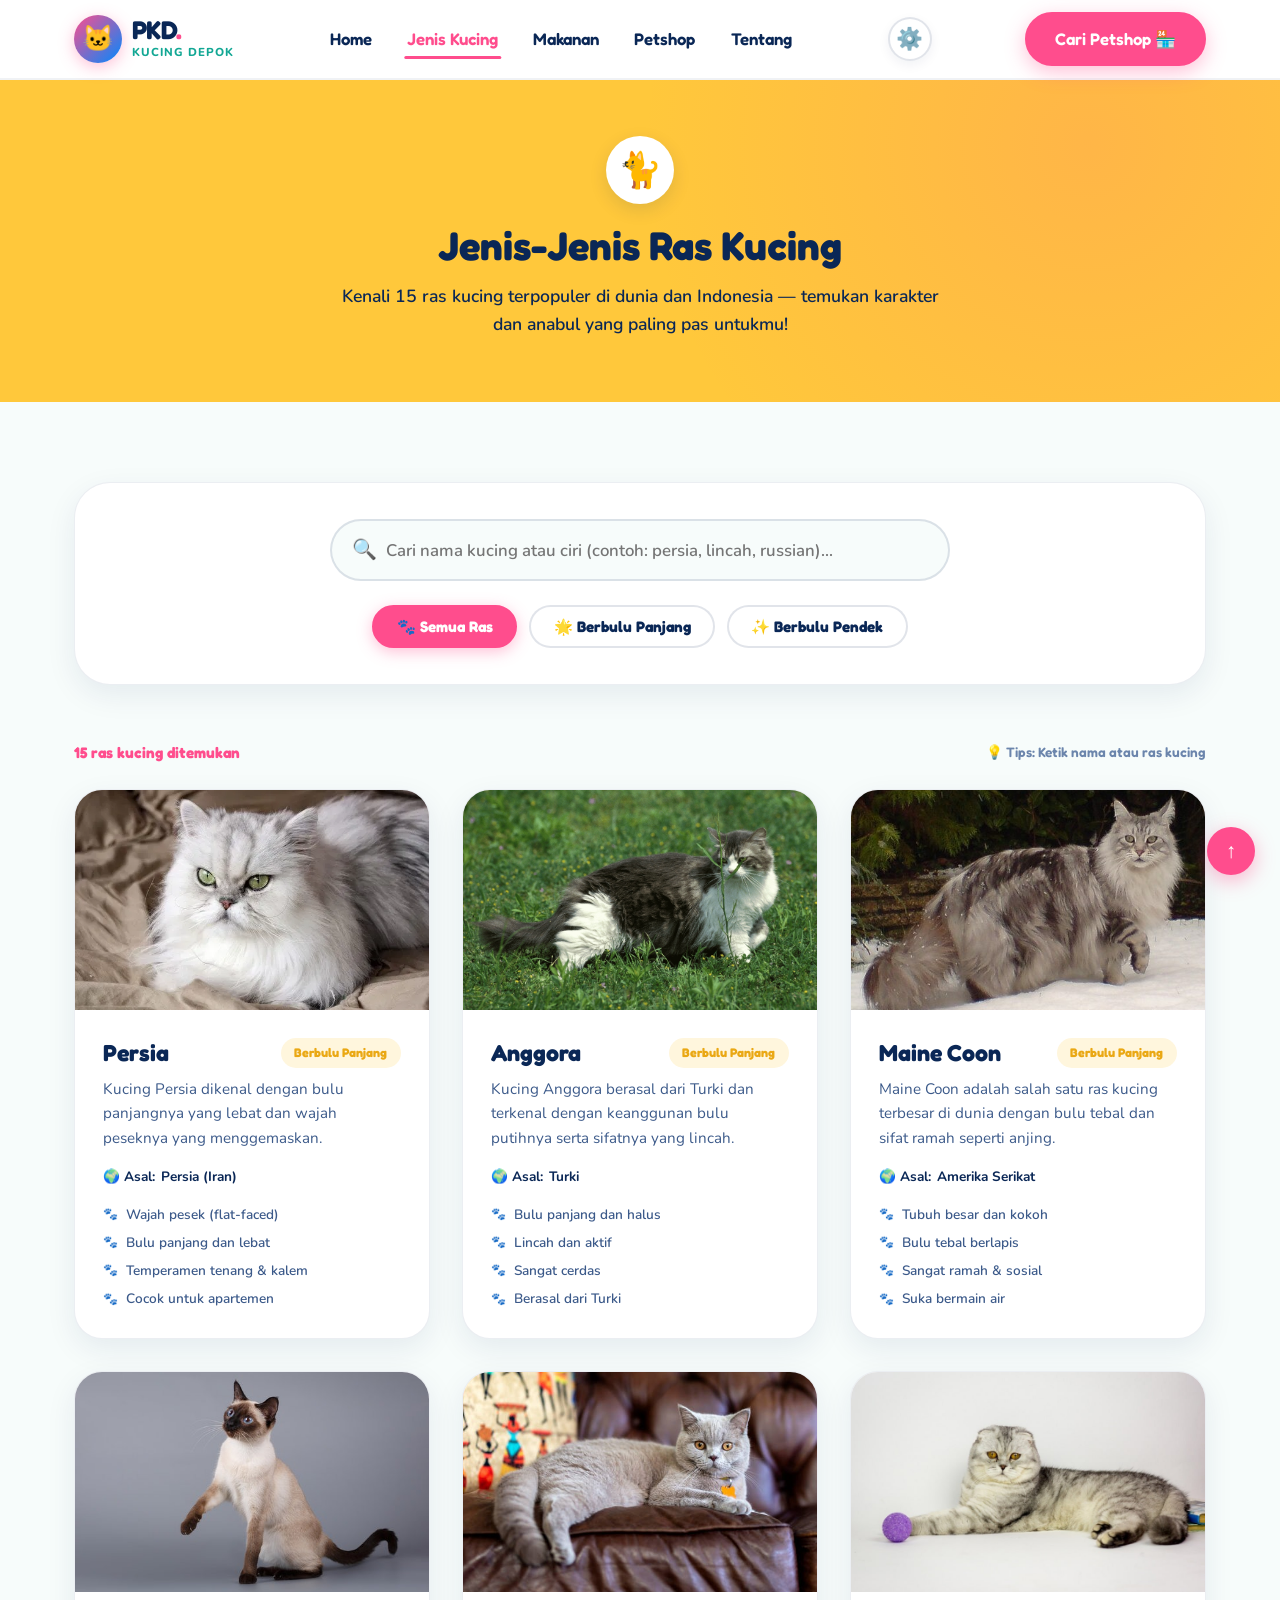
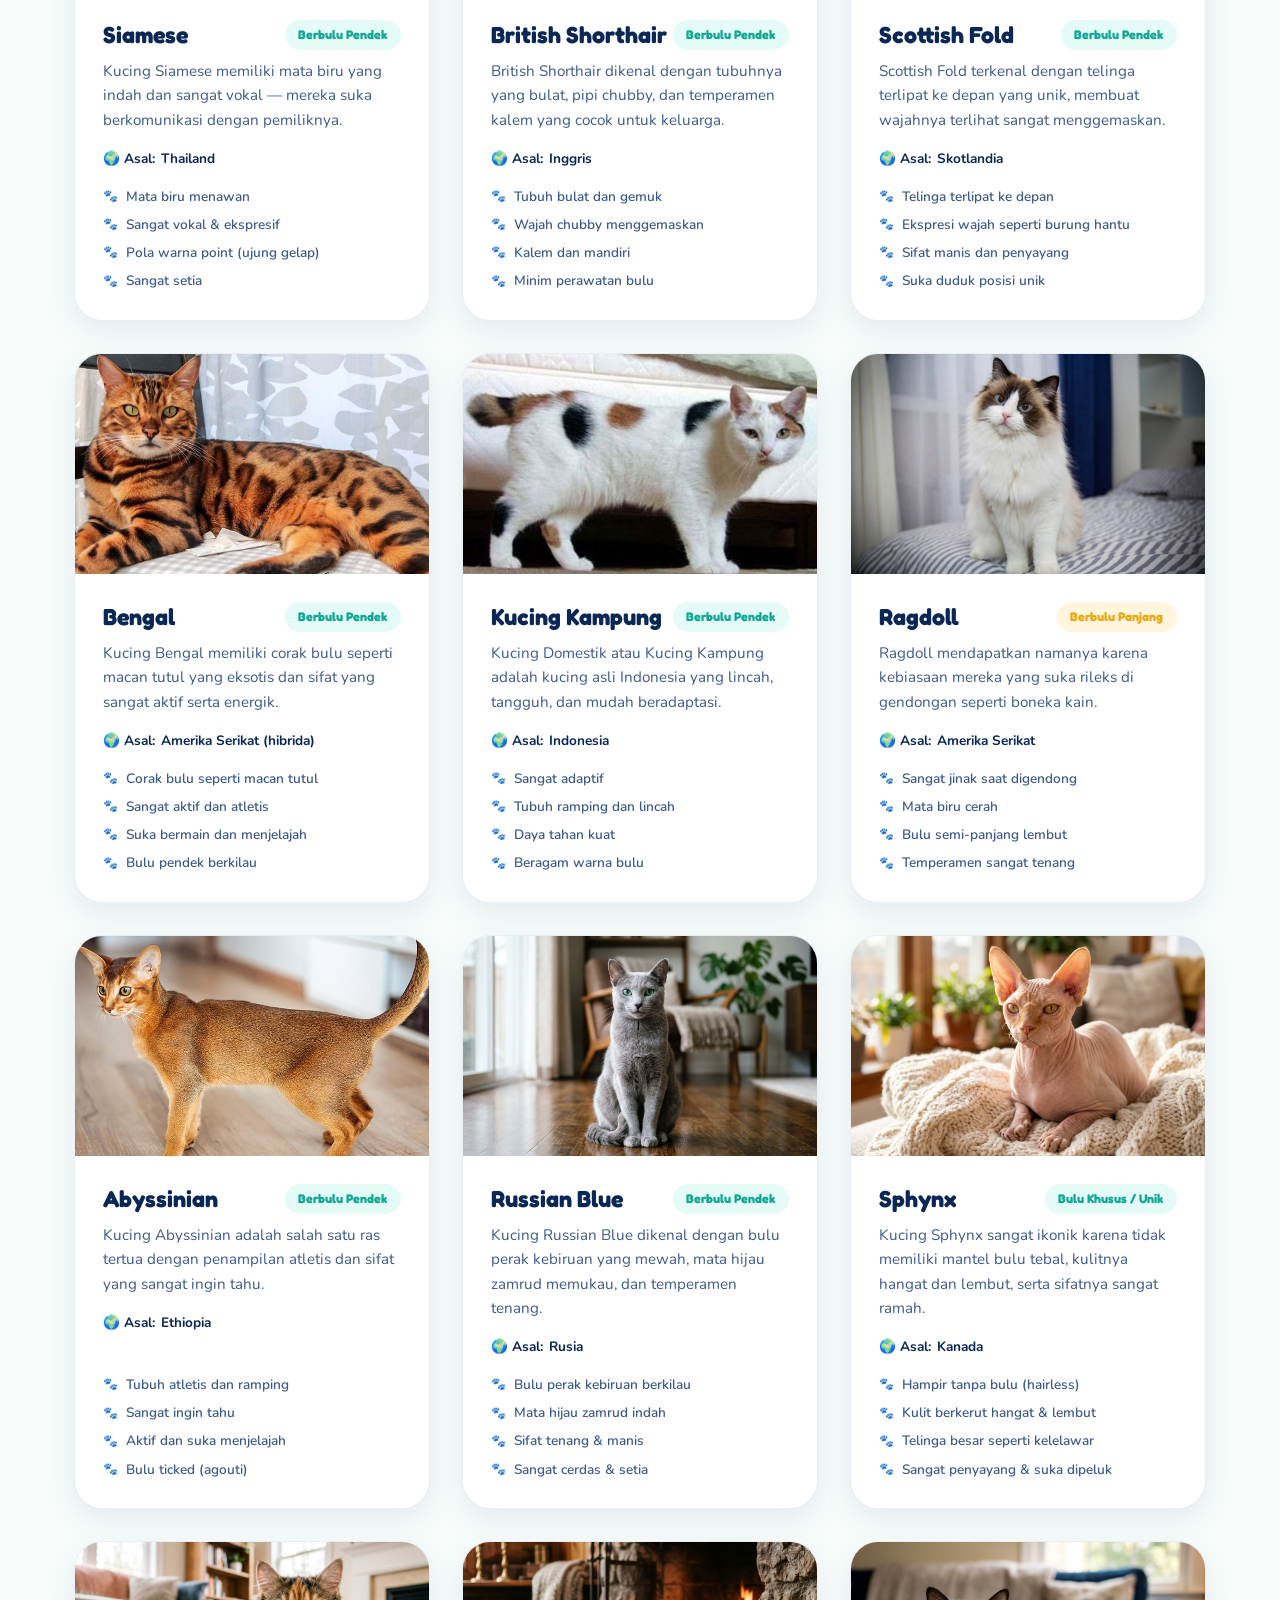
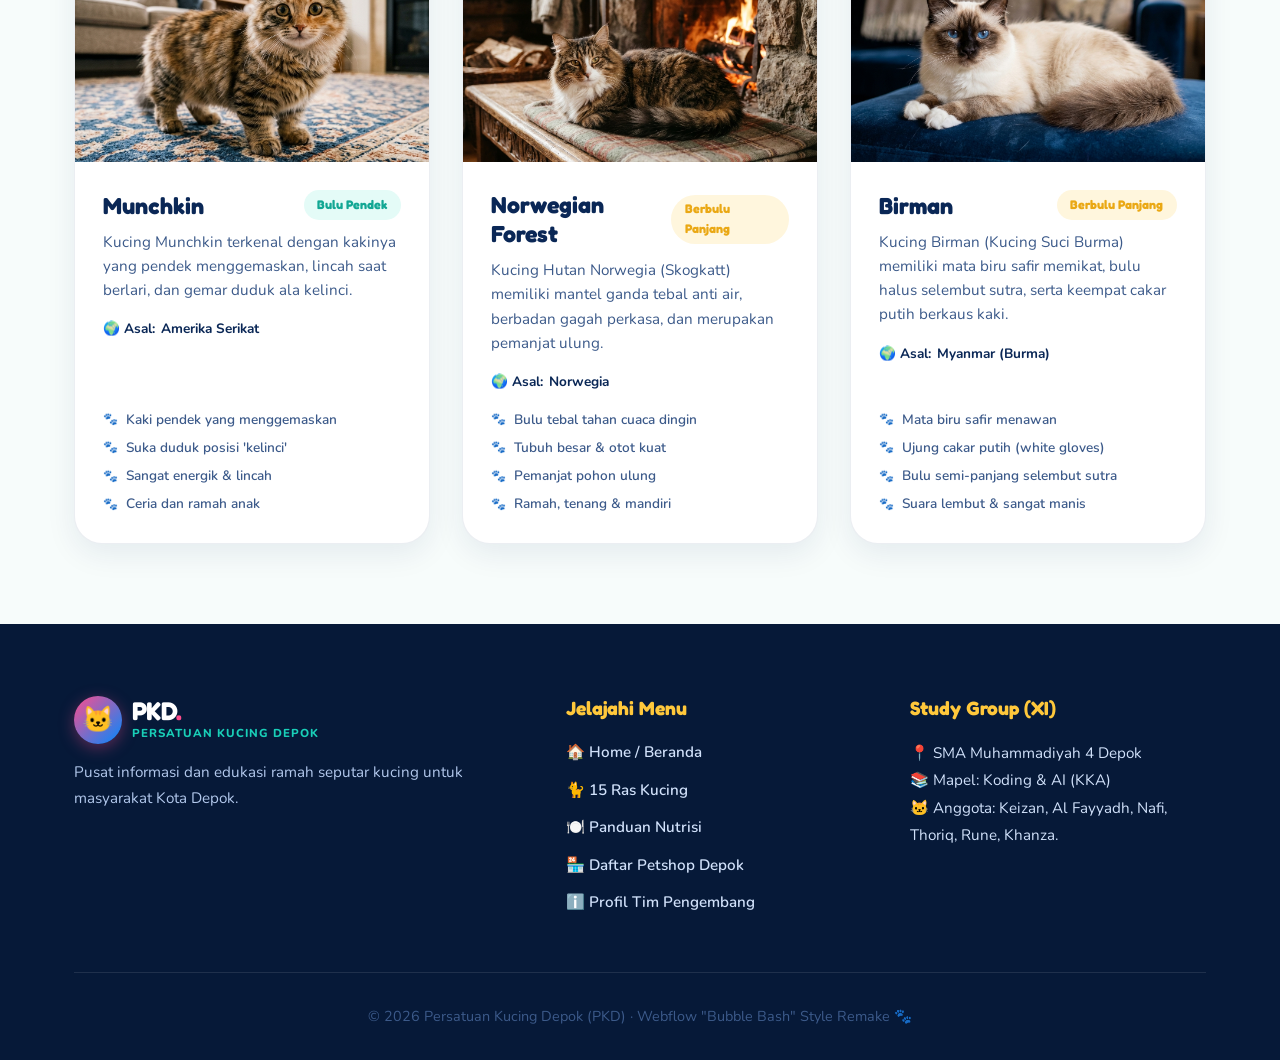
==== commit a7b93ded: "Add files via upload" ====
--- a/kucing.html
+++ b/kucing.html
@@ -60,7 +60,7 @@
         <div class="page-hero-icon" aria-hidden="true">🐈</div>
         <h1 class="page-hero-title" id="page-heading">Jenis-Jenis Ras Kucing</h1>
         <p class="page-hero-desc">
-          Kenali 10 ras kucing terpopuler di dunia dan Indonesia — temukan karakter dan anabul yang paling pas untukmu!
+          Kenali 15 ras kucing terpopuler di dunia dan Indonesia — temukan karakter dan anabul yang paling pas untukmu!
         </p>
       </div>
     </section>
@@ -98,8 +98,8 @@
 
         <!-- Result Info -->
         <div class="result-info" role="status" aria-live="polite">
-          <span id="result-count">10 kucing ditemukan</span>
-          <span style="font-size: 0.85rem; color: var(--color-text-muted);">💡 Tips: Tekan Escape untuk reset</span>
+          <span id="result-count">15 kucing ditemukan</span>
+          <span style="font-size: 0.85rem; color: var(--color-text-muted);">💡 Tips: Ketik nama atau ras kucing</span>
         </div>
 
         <!-- Cat Cards Grid -->
